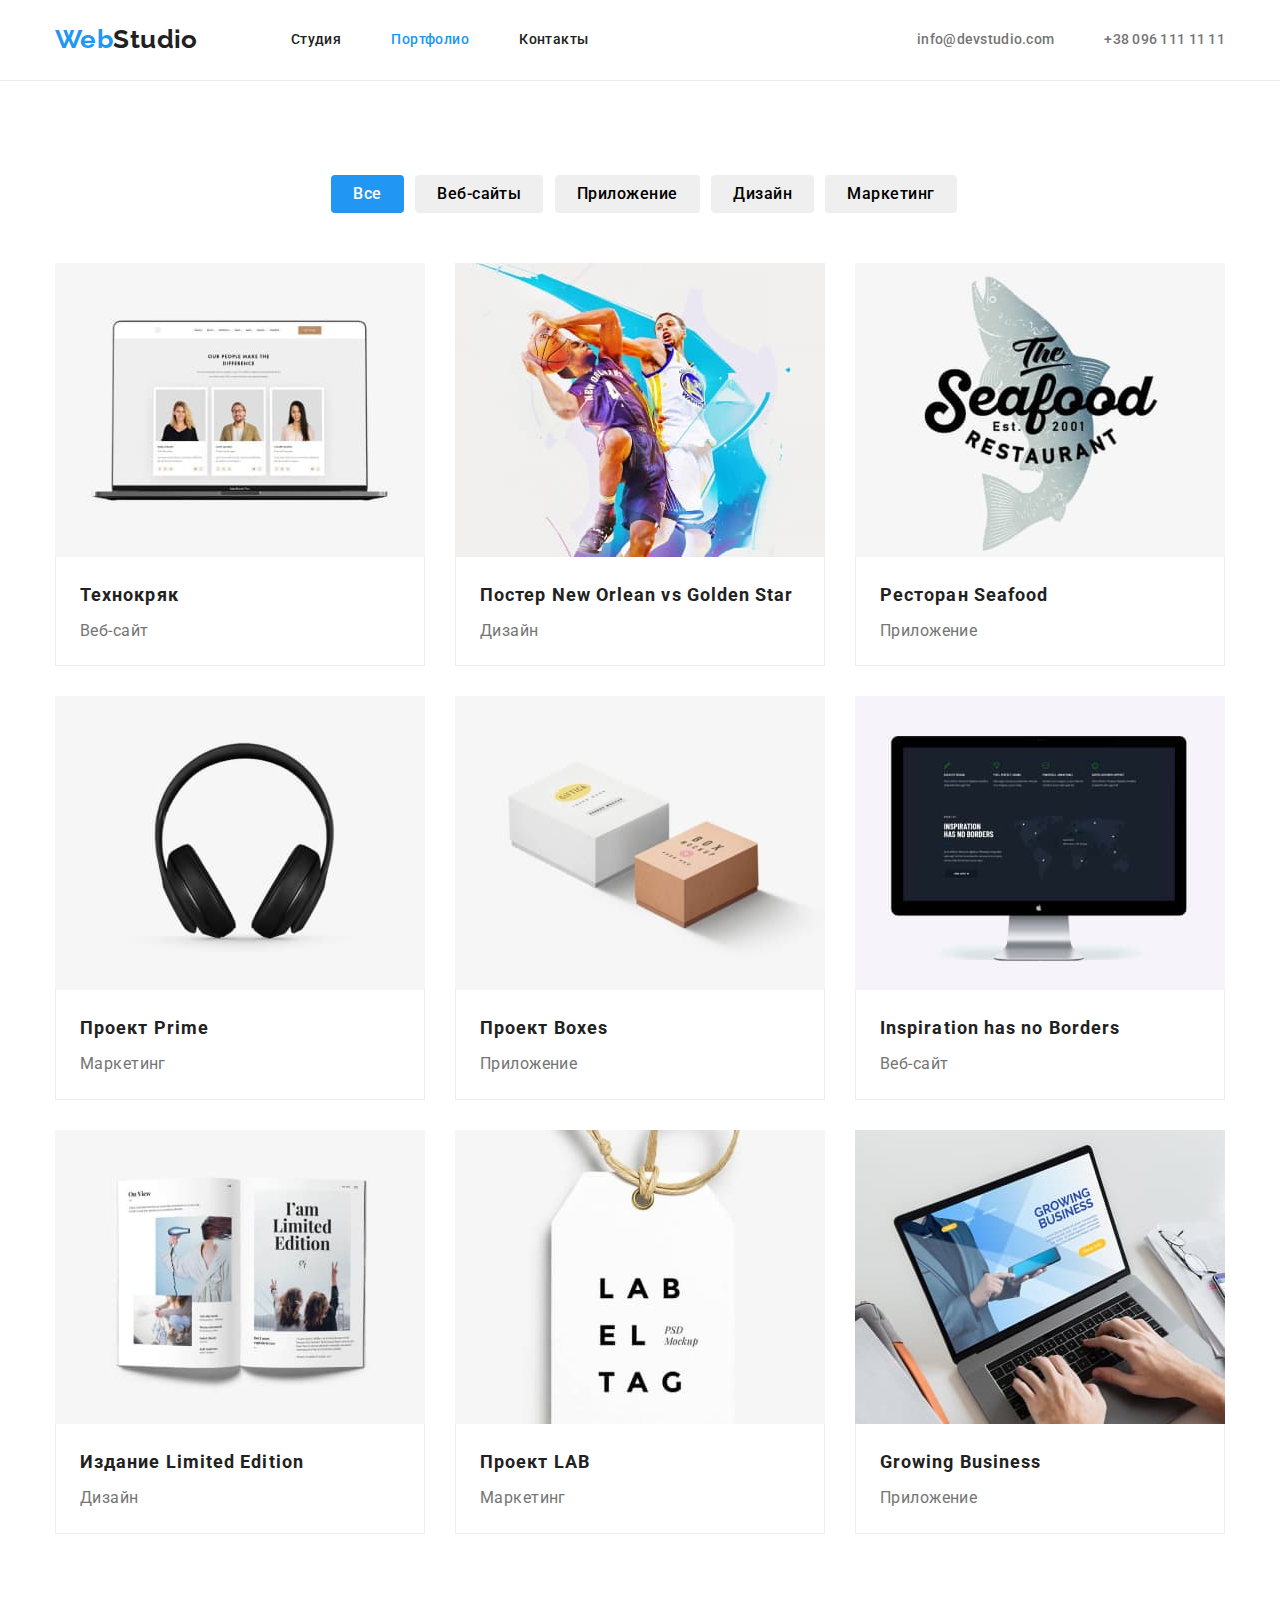
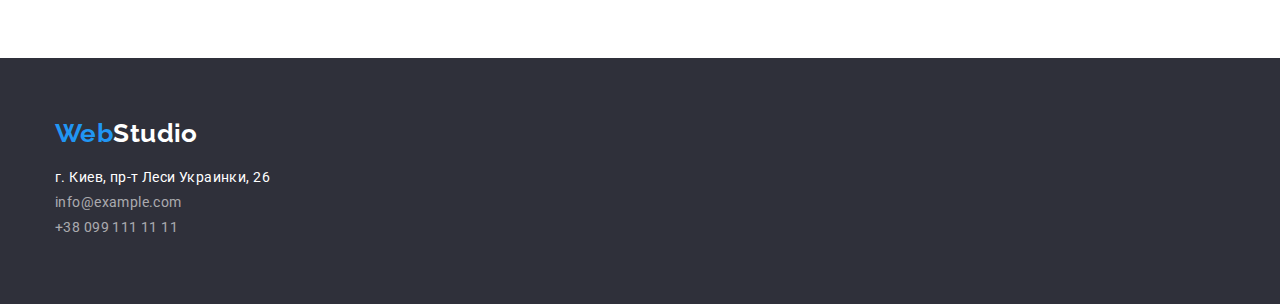
==== portfolio.html @ 522d6af9 "Додала іконки" ====
<!DOCTYPE html>
<html lang="ru">
<head>
    <meta charset="UTF-8">
    <meta http-equiv="X-UA-Compatible" content="IE=edge">
    <meta name="viewport" content="width=device-width, initial-scale=1.0">
    <title>Document</title>
    <link href="https://fonts.googleapis.com/css2?family=Raleway:wght@700&family=Roboto:wght@400;500;700&display=swap"
        rel="stylesheet">
        <link rel="stylesheet" href="https://cdn.jsdelivr.net/npm/modern-normalize@1.1.0/modern-normalize.min.css">
    <link rel="stylesheet" href="./css/style.css" />
</head>
<body>
    <!-- Секція хедер -->
    <section class="section-header">
    <header class="page-header">
<div class="container main-nav">
        <nav class="header-nav">
            <a href="./index.html" class="logo"> Web<span class="logo-header">Studio</span></a>
            <ul class="header-list">
                <li class="head"><a href="./index.html" class="link">Студия</a></li>
                <li class="head"><a href="./portfolio.html" class="current">Портфолио</a></li>
                <li class="head"><a href="#" class="link">Контакты</a></li>
            </ul>
        </nav>
    <ul class="auht-nav">
        <li class="head"><a href="info@devstudio.com" class="auht-nav link">info@devstudio.com</a></li>
        <li class="head"><a href="tel:+380961111111" class="auht-nav link">+38 096 111 11 11</a></li>
    </ul>
    </header>
</div>

    <!-- Секція Наші роботи -->
    <main>
    <section class="section">
    <div class="container">
        <h1 class="visually-hidden">Портфолио</h1>
         <div class="button-nav">
        <button type="button" class="button-success all">Все</button>
        <button type="button" class="button-success">Веб-сайты</button>
        <button type="button" class="button-success">Приложение</button>
        <button type="button" class="button-success">Дизайн</button>
        <button type="button" class="button-success">Маркетинг</button>
         </div>

            <ul class="card-list">
                <li class="card">
                    <img src="./img/8.jpg" alt="Веб-сайт" width="370" height="294" />
                <div class="card-skills">
                    <h2 class="skills">Технокряк</h2>
                    <p class="group">Веб-сайт</p>
                </div>
                </li>
                <li class="card">
                    <img src="./img/9.jpg" alt="Дизайн" width="370" height="294" />
                <div class="card-skills">
                    <h2 class="skills">Постер<span lang="en"> New Orlean vs Golden Star</span></h2>
                    <p class="group">Дизайн</p>
                </div>
                </li>
                <li class="card">
                    <img src="./img/10.jpg" alt="Приложение" width="370" height="294" />
                <div class="card-skills">
                    <h2 class="skills">Ресторан <span lang="en">Seafood</span></h2>
                    <p class="group">Приложение</p>
                </div>
                </li>
                <li class="card">
                    <img src="./img/11.jpg" alt="Маркетинг" width="370" height="294" />
                <div class="card-skills">
                    <h2 class="skills">Проект <span lang="en">Prime</span></h2>
                    <p class="group">Маркетинг</p>
                </div>
                </li>
                <li class="card">
                    <img src="./img/12.jpg" alt="Приложение" width="370" height="294" />
                <div class="card-skills">
                    <h2 class="skills">Проект <span lang="en">Boxes</span></h2>
                    <p class="group">Приложение</p>
                </div>
                </li>
                <li class="card">
                    <img src="./img/13.jpg" alt="Веб-сайт" width="370" height="294" />
                <div class="card-skills">
                    <h2 class="skills" lang="en">Inspiration has no Borders</h2>
                    <p class="group">Веб-сайт</p>
                </div>
                </li>
                <li class="card">
                    <img src="./img/14.jpg" alt="Дизайн" width="370" height="294" />
                <div class="card-skills">
                    <h2 class="skills">Издание <span lang="en">Limited Edition</span></h2>
                    <p class="group">Дизайн</p>
                </div>
                </li>
                <li class="card">
                    <img src="./img/15.jpg" alt="Маркетинг" width="370" height="294" />
                <div class="card-skills">
                    <h2 class="skills">Проект <span lang="en">LAB</span></h2>
                    <p class="group">Маркетинг</p>
                </div>
                </li>
                <li class="card">
                    <img src="./img/16.jpg" alt="Приложение" width="370" height="294" />
                <div class="card-skills">
                    <h2 class="skills" lang="en">Growing Business</h2>
                    <p class="group">Приложение</p>
                </div>
                </li>
            </ul>
        </div>
        </section>
        </main>
        
        <!-- Секція футер -->
        <footer class="footer">
           <div class="container">  
            <a href="./index.html" class="logo"> Web<span class="logo-footer">Studio</span></a>
        <address class="contact">
            <ul class="footer-link">
                <li class="item"><a href="https://goo.gl/maps/J9fnGw7j8aF3vUGx8" target="_blank" rel="noopener noreferrer" class="contact-list">г. Киев, пр-т Леси Украинки, 26</a></li>
                <li class="item"><a href="mailto:info@example.com" class="contact">info@example.com</a></li>
                <li class="item"><a href="tel:+380991111111"></a>+38 099 111 11 11</li>
            </ul>
        </address>
        </div>
        </footer>
</body>
</html>
---- css/style.css ----
:root {
--primary-text-color:#757575;
--title-text-color:#212121;
--accent-color:#2196F3;
--additional-color: #FFFFFF;
--background-color-hero: #2F303A;
--background-color-team:#F5F4FA;}

body {
    color: var(--primary-text-color);
    font-family: Roboto, sans-serif;
    font-size: 14px;
    letter-spacing: 0.03em;}

*,
*::before,
*::after {
    box-sizing: border-box;}
   
/* Стили для обнуления верхних отступов у элементов */
h1,
h2,
h3,
h4,
h5,
h6,
p {
    margin: 0;
    padding: 0;}
    
 /* Класс для обнуления базовых свойств у списков (ul) */
.list {
    list-style: none;
    padding-left: 0;
    margin: 0;
}
    
/* Класс для обнуления базовых свойств у ссылок */
.link {
    text-decoration: none;
    color: inherit;
}
    
/* Свойства для корректного отображения картинок */
img {
    display: block;
    max-width: 100%;
    height: auto;}
    
/* Свойства для обнуления курсива у address */
address {
    font-style: normal;
     /* or */
    font-style: inherit;}

ul {list-style: none;
    padding: 0;
    margin: 0;}

.container {
    margin-left: auto;
    margin-right: auto;
    padding-left: 15px;
    padding-right: 15px;
    width: 1200px;}

.section {
    padding-top: 94px;
    padding-bottom: 94px;
}

/* Секція Хедер */
header {
border-bottom: 1px solid #ECECEC
}
.page-header {
    background-color: var(--additional-color);
    align-items: center;
}
.link:hover,
.link:focus {color: var(--accent-color);}

.main-nav {
    display: flex;
    align-items: center;}

.header-nav {
    display: flex;
    align-items: center;
}

.logo {
    color: var(--accent-color);
    font-family: Raleway, sans-serif;
    font-weight: 700;
    font-size: 26px;
    line-height: 1.2;
    text-decoration: none;
    display: inline-block;}

.logo-header {
        color: var(--title-text-color);}
        
.header-list>.item:nth-child(n + 2) {
     margin-left: 50px;}

.header-list {
    font-weight: 500;
    font-size: 14px;
    line-height: 1.14;
    display: flex;
    margin-left: 93px;
    }

.head:not(:last-child) {
    margin-right: 50px;
    display: flex;
}

.current {
    text-decoration: none;
    color: var(--accent-color);
    padding-top: 32px;
}
.link {
    text-decoration: none;
    color: var(--title-text-color);
    display: block;
    padding: 32px 0;
}

.auht-nav {
    color: var(--primary-text-color);
    font-weight: 500;
    font-size: 14px;
    line-height: 1.14;
    letter-spacing: 0.02em;
    text-decoration: none;
    display: flex;
    margin-left: auto;}

/* Секція Герой */
.section-hero {
    max-width: 1600px;
    margin-left: auto;
    margin-right: auto;
    background-color: var(--background-color-hero);
    padding-bottom: 200px;
    padding-top: 200px;
    background-image: linear-gradient(rgba(47, 48, 58, 0.4), rgba(47, 48, 58, 0.4)), url(../img/hero.png);
    background-repeat: no-repeat;
    background-position: center;
    background-size: cover;
}
.hero {
    color: var(--additional-color);
    font-weight: 900;
    font-size: 44px;
    line-height: 1.36;
    text-align: center;
    text-transform: uppercase;
    max-width: 696px;
    margin: 0 auto;
    margin-bottom: 30px;
    letter-spacing: 0.06em;
}
.hero-button {
    font-family: 'Roboto';
    font-style: normal;
    font-weight: 700;
    font-size: 16px;
    line-height: 1.88;
    background: var(--accent-color);
    color: var(--additional-color);
    cursor: pointer;
    border: none;
    display: flex;
    align-items: center;
    text-align: center;
    margin-left: auto;
    margin-right: auto;
    margin-top: 30px;
    border: none;
    border-radius: 4px;
    padding: 10px 32px;
    letter-spacing: 0.06em;
    }


/* Секція особливості */
.visually-hidden {
    position: absolute;
    width: 1px;
    height: 1px;
    margin: -1px;
    padding: 0;
    overflow: hidden;
    border: 0;
    clip: rect(0 0 0 0);
}

.list {
    display: flex;
}

.feature {
    margin-bottom: 10px;
    margin-right: 30px;
    font-family: 'Roboto';
    font-style: normal;
    font-weight: 700;
    font-size: 14px;
    line-height: 1.14;
    letter-spacing: 0.03em;
    text-transform: uppercase;
    color: var(--title-text-color);
}

.list-box {
    margin-right: 30px; 
}

.feature-list {
    color: var(--primary-text-color);
    line-height: 1.7;
} 

/* Секція Чим ми займаємося */
.about {
    color: var(--title-text-color);
    font-weight: 700;
    font-size: 36px;
    line-height: 1.16;
    text-align: center;
    padding-top: 0;
}
.team {
    color: var(--title-text-color);
    font-weight: 700;
    font-size: 36px;
    line-height: 1.16;
    text-align: center;
    background-color: var(--background-color-team);
}

.about-us {
    color: var(--title-text-color);
    font-family: 'Roboto';
    font-style: normal;
    font-weight: 700;
    font-size: 36px;
    line-height: 1.16;
    letter-spacing: 0.03em;
    margin-bottom: 50px;
    }
    
.list-work { 
    padding: 0;
    display: flex;
    margin-right: 30px;
    }

/* Наша команда */
.team-img {
    margin-right: 30px;
    box-shadow: 0px 1px 3px rgba(0, 0, 0, 0.12),
    0px 1px 1px rgba(0, 0, 0, 0.14), 0px 2px 1px rgba(0, 0, 0, 0.2);
    border-radius: 0px 0px 4px 4px;
}
.name {
    color: var(--title-text-color);
    font-family: 'Roboto';
    font-style: normal;
    font-weight: 500;
    font-size: 16px;
    line-height: 1.18;
    letter-spacing: 0.03em;
    text-decoration: none;
    padding-top: 30px;
    padding-bottom: 10px;
    margin: 0;
    background-color: var(--additional-color);
}
.job {
    color: var(--primary-text-color);
    font-size: 16px;
    font-weight: normal;
    line-height: 1.18;
    text-decoration: none;
    padding-top: 10px;
    padding-bottom: 30px;
    background-color: var(--additional-color);
}
/* Наші роботи, portfolio */
.button-nav {
    text-align: center;
    margin-bottom: 50px;
}

.button-success {
    font-family: 'Roboto';
    font-style: normal;
    font-weight: 500;
    font-size: 16px;
    line-height: 1.6;
    letter-spacing: 0.03em;
    text-align: center;
    cursor: pointer;
    border-radius: 4px;
    border: transparent;
    text-decoration: none; 
    padding: 6px 22px;
    margin-left: 8px;
}

.button-success:hover,
.button-success:focus {   
    color: var(--additional-color);
    background-color: var(--accent-color); }

.button-success.all {
    color: var(--additional-color);
    background-color: var(--accent-color);
}

.card-list {
    display: flex;
    flex-wrap: wrap;
    column-gap: 30px;
}
   
.card {
    width: 370px;
    box-sizing: border-box;
    padding: 0;
    margin-bottom: 30px;
}
.card-skills {
    padding: 20px 24px;
    border: 1px solid #EEEEEE;
    border-top: none;
}

.skills {
    margin-bottom: 4px;
    margin-right: auto;
    font-family: 'Roboto';
    font-style: normal;
    font-weight: 700;
    font-size: 18px;
    line-height: 2;
    letter-spacing: 0.06em;
    color: var(--title-text-color);
}
.group {
    color: var(--primary-text-color);
    font-size: 16px;
    line-height: 1.8;
}
.footer {
    background-color: var(--background-color-hero);
    padding-top: 60px;
    padding-bottom: 60px;
}
.contact {
    color: rgba(255, 255, 255, 0.6);
    font-style: normal;
    text-decoration: none;
    margin-top: 20px;
}
.contact-list {
    color: var(--additional-color);
    text-decoration: none;}

.item {
    margin-bottom: 9px;
    }

.logo-footer {
    color: var(--additional-color);
}
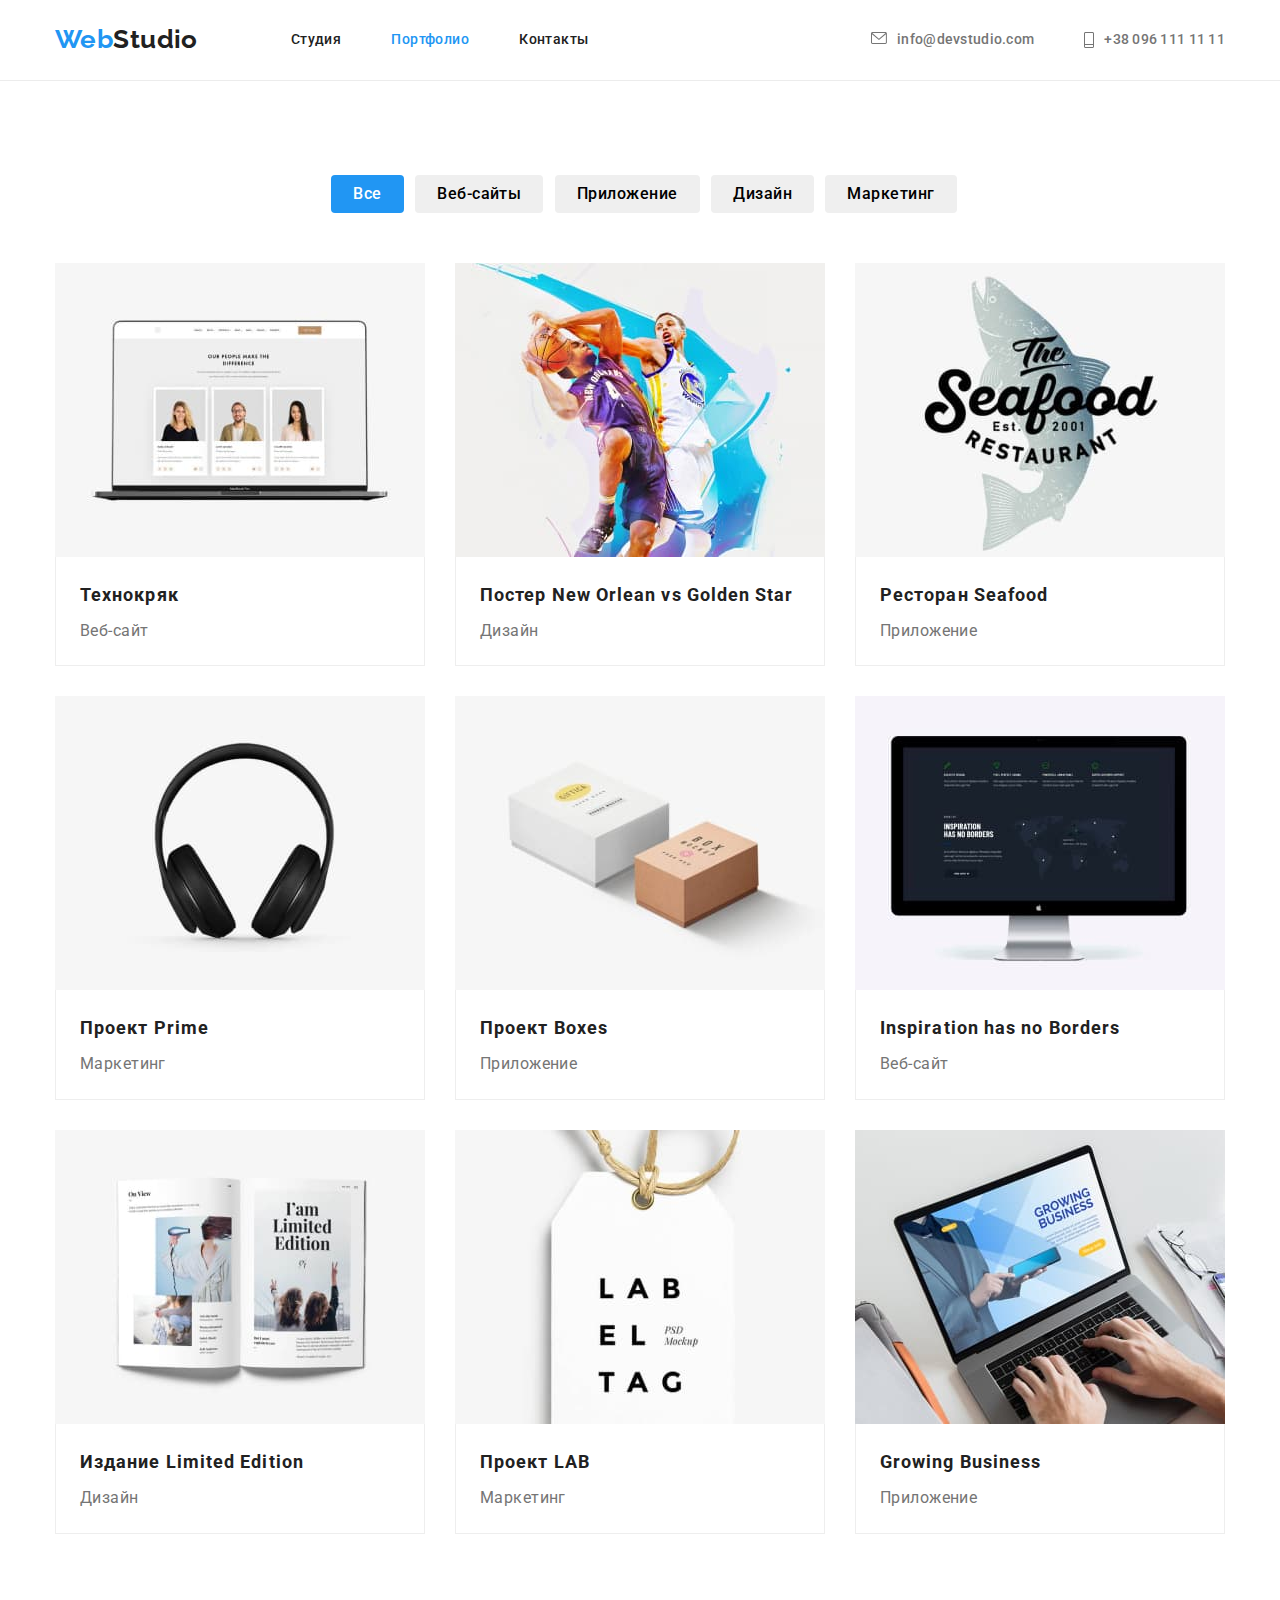
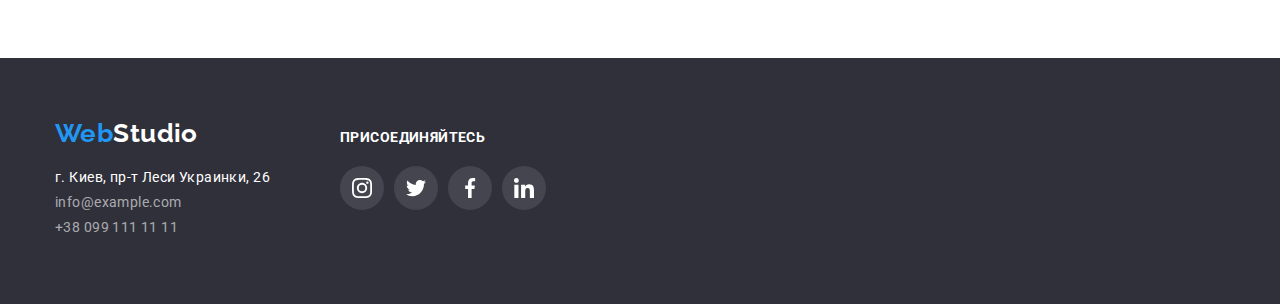
==== commit 18adcecb: "Готова робота № 4" ====
--- a/portfolio.html
+++ b/portfolio.html
@@ -23,12 +23,17 @@
                 <li class="head"><a href="#" class="link">Контакты</a></li>
             </ul>
         </nav>
-    <ul class="auht-nav">
-        <li class="head"><a href="info@devstudio.com" class="auht-nav link">info@devstudio.com</a></li>
-        <li class="head"><a href="tel:+380961111111" class="auht-nav link">+38 096 111 11 11</a></li>
-    </ul>
+<ul class="auht-nav">
+    <li class="head"><a href="info@devstudio.com" class="auht-nav link"><svg class="head-icons" width="16" height="12">
+                <use href="./img/icons.svg#icon-email"></use>
+            </svg>info@devstudio.com</a> </li>
+    <li class="head"><a href="tel:+380961111111" class="auht-nav link"><svg class="head-icons" width="10" height="16">
+                <use href="./img/icons.svg#icon-tel"></use>
+            </svg>+38 096 111 11 11</a></li>
+</ul>
+</div>
     </header>
-</div>
+    </section>
 
     <!-- Секція Наші роботи -->
     <main>
@@ -114,16 +119,44 @@
         
         <!-- Секція футер -->
         <footer class="footer">
-           <div class="container">  
-            <a href="./index.html" class="logo"> Web<span class="logo-footer">Studio</span></a>
-        <address class="contact">
-            <ul class="footer-link">
-                <li class="item"><a href="https://goo.gl/maps/J9fnGw7j8aF3vUGx8" target="_blank" rel="noopener noreferrer" class="contact-list">г. Киев, пр-т Леси Украинки, 26</a></li>
-                <li class="item"><a href="mailto:info@example.com" class="contact">info@example.com</a></li>
-                <li class="item"><a href="tel:+380991111111"></a>+38 099 111 11 11</li>
-            </ul>
-        </address>
-        </div>
+            <div class="container container-footer">
+                <div>
+                    <a href="./index.html" class="logo"> Web<span class="logo-footer">Studio</span></a>
+                    <address class="contact">
+                        <ul class="footer-link">
+                            <li class="item"><a href="https://goo.gl/maps/J9fnGw7j8aF3vUGx8" target="_blank"
+                                    rel="noopener noreferrer" class="contact-list">г. Киев, пр-т Леси Украинки, 26</a></li>
+                            <li class="item"><a href="mailto:info@example.com" class="contact">info@example.com</a></li>
+                            <li class="item"><a href="tel:+380991111111"></a>+38 099 111 11 11</li>
+                        </ul>
+                    </address>
+                </div>
+                <div class="footer-join">
+                    <strong class="join">присоединяйтесь</strong>
+                    <ul class="footer-list">
+                        <li class="icon-item">
+                            <a class="icon-item-footer" href=""><svg class="footer-icons" width="20" height="20">
+                                    <use href="./img/icons.svg#icon-instagram-footer"></use>
+                                </svg></a>
+                        </li>
+                        <li class="icon-item">
+                            <a class="icon-item-footer" href=""><svg class="footer-icons" width="20" height="20">
+                                    <use href="./img/icons.svg#icon-twitter-footer"></use>
+                                </svg></a>
+                        </li>
+                        <li class="icon-item">
+                            <a class="icon-item-footer" href=""><svg class="footer-icons" width="20" height="20">
+                                    <use href="./img/icons.svg#icon-facebook-footer"></use>
+                                </svg></a>
+                        </li>
+                        <li class="icon-item">
+                            <a class="icon-item-footer" href=""><svg class="footer-icons" width="20" height="20">
+                                    <use href="./img/icons.svg#icon-linkedin-footer"></use>
+                                </svg></a>
+                        </li>
+                    </ul>
+                </div>
+            </div>
         </footer>
 </body>
 </html>--- a/css/style.css
+++ b/css/style.css
@@ -139,6 +139,11 @@
     display: flex;
     margin-left: auto;}
 
+.head-icons {
+    margin-right: 10px;
+    fill: currentColor;
+}
+
 /* Секція Герой */
 .section-hero {
     max-width: 1600px;
@@ -184,6 +189,7 @@
     border-radius: 4px;
     padding: 10px 32px;
     letter-spacing: 0.06em;
+    box-shadow: 0px 4px 4px rgba(0, 0, 0, 0.15);
     }
 
 
@@ -220,6 +226,22 @@
     margin-right: 30px; 
 }
 
+.icon-feature {
+    display: flex;
+    align-items: center;
+    justify-content: center;
+    height: 120px;
+    margin-bottom: 30px;
+    background-color: var(--background-color-team);
+    border-radius: 4px;
+}
+
+.feature-icons {
+    fill: currentColor;
+    width: 70px;
+    height: 70px;
+}
+
 .feature-list {
     color: var(--primary-text-color);
     line-height: 1.7;
@@ -267,6 +289,7 @@
     0px 1px 1px rgba(0, 0, 0, 0.14), 0px 2px 1px rgba(0, 0, 0, 0.2);
     border-radius: 0px 0px 4px 4px;
 }
+
 .name {
     color: var(--title-text-color);
     font-family: 'Roboto';
@@ -291,6 +314,88 @@
     padding-bottom: 30px;
     background-color: var(--additional-color);
 }
+.team-icons {
+    padding-inline-start: 0;
+    display: flex;
+    list-style: none;
+    align-items: center;
+    justify-content: center;
+    background-color: var(--additional-color);
+}
+
+.team-link {
+    display: flex;
+    align-items: center;
+    justify-content: center;
+    width: 44px;
+    height: 44px;
+    border-radius: 50%;
+    background-color: var(--additional-color);
+    color: #AFB1B8;
+    margin-bottom: 30px;
+}
+
+.team-link:hover,
+.team-link:focus {
+    background-color: var(--accent-color);
+    color: var(--additional-color);
+}
+
+.client-icons {
+    fill: currentColor;}
+
+.client-icons:hover,
+.client-icons:focus {
+    fill: var(--additional-color);
+}
+
+/*Постоянные клиенты*/
+.client {
+    color: var(--title-text-color);
+    font-weight: 700;
+    font-size: 36px;
+    line-height: 1.16;
+    text-align: center;
+    padding-bottom: 50px;
+}
+
+.client-list {
+    display: flex;
+    margin: 0;
+    list-style: none;
+    padding-inline-start: 0;
+}
+
+.client-item:not(:last-child) {
+    margin-right: 30px;
+}
+
+.client-link {
+    display: flex;
+    width: 170px;
+    height: 92px;
+    align-items: center;
+    justify-content: center;
+    border: 1px solid #AFB1B8;
+    border-radius: 4px;
+    margin-bottom: 94px;
+}
+
+.client-link:hover,
+.client-link:focus {
+    color: var(--accent-color);
+    border-color: var(--accent-color);
+}
+
+.client-link:hover .client-icons,
+.client-link:focus .client-icons {
+    fill: var(--accent-color); 
+}
+
+.client-icons {
+    fill: #AFB1B8;}
+
+
 /* Наші роботи, portfolio */
 .button-nav {
     text-align: center;
@@ -316,7 +421,9 @@
 .button-success:hover,
 .button-success:focus {   
     color: var(--additional-color);
-    background-color: var(--accent-color); }
+    background-color: var(--accent-color);
+    box-shadow: 0px 3px 1px rgba(0, 0, 0, 0.1), 0px 1px 2px rgba(0, 0, 0, 0.08), 0px 2px 2px rgba(0, 0, 0, 0.12);
+ }
 
 .button-success.all {
     color: var(--additional-color);
@@ -335,6 +442,13 @@
     padding: 0;
     margin-bottom: 30px;
 }
+
+.card:hover,
+.card:focus {
+box-shadow: 0px 1px 1px rgba(0, 0, 0, 0.12), 
+    0px 4px 4px rgba(0, 0, 0, 0.06), 1px 4px 6px rgba(0, 0, 0, 0.16);
+}
+
 .card-skills {
     padding: 20px 24px;
     border: 1px solid #EEEEEE;
@@ -357,6 +471,13 @@
     font-size: 16px;
     line-height: 1.8;
 }
+
+/* footer */
+.container-footer {
+    display: flex;
+    align-items: baseline;
+    padding: 0 15px;
+}
 .footer {
     background-color: var(--background-color-hero);
     padding-top: 60px;
@@ -379,3 +500,41 @@
 .logo-footer {
     color: var(--additional-color);
 }
+.footer-join {
+    margin-left: 70px;
+}
+.join {
+    display: inline-block;
+    margin-bottom: 20px;
+    font-size: 14px;
+    line-height: 1.14;
+    text-transform: uppercase;
+    color: var(--additional-color);
+}
+.footer-list {
+    display: flex;
+    list-style: none;
+    padding: 0;
+    margin: 0;
+}
+.icon-item:not(:last-child) {
+    margin-right: 10px;
+}
+.icon-item-footer {
+    display: flex;
+    align-items: center;
+    justify-content: center;
+    width: 44px;
+    height: 44px;
+    padding: 12px;
+    color: var(--additional-color);
+    background-color: rgba(255, 255, 255, 0.1);
+    border-radius: 50%;
+}
+.icon-item-footer:hover,
+.icon-item-footer:focus {
+    background-color: var(--accent-color);
+}
+.footer-icons {
+    fill: var(--additional-color);
+}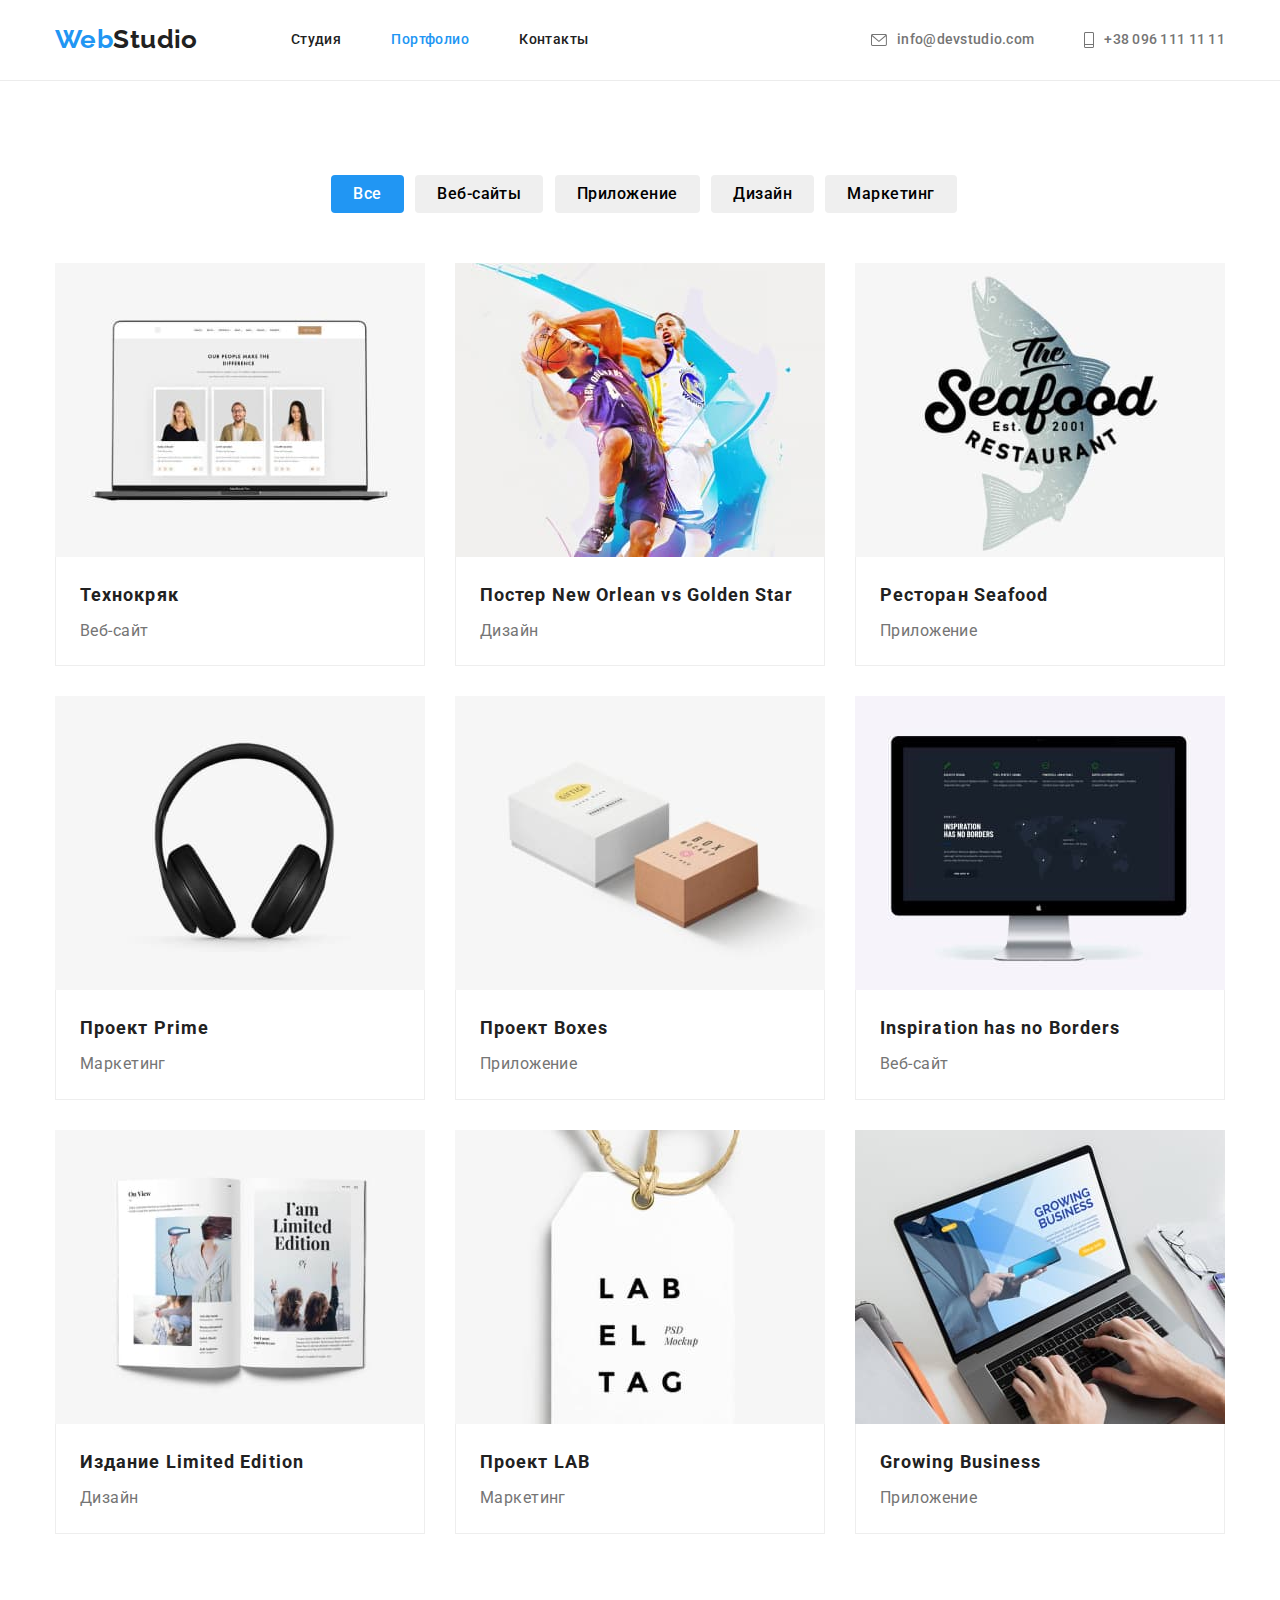
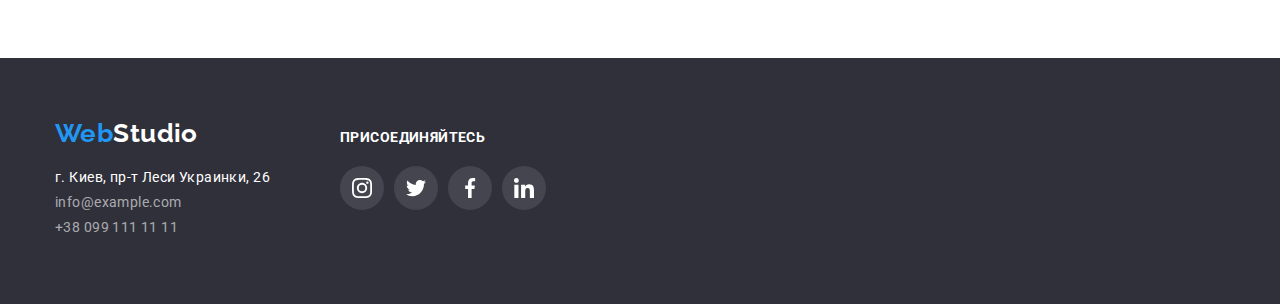
==== commit d9ac7388: "Внесла зміни до Д/з" ====
--- a/portfolio.html
+++ b/portfolio.html
@@ -50,67 +50,76 @@
 
             <ul class="card-list">
                 <li class="card">
+                    <a class="card-box" href="">
                     <img src="./img/8.jpg" alt="Веб-сайт" width="370" height="294" />
                 <div class="card-skills">
                     <h2 class="skills">Технокряк</h2>
                     <p class="group">Веб-сайт</p>
-                </div>
+                </div></a>
                 </li>
                 <li class="card">
+                    <a class="card-box" href="">
                     <img src="./img/9.jpg" alt="Дизайн" width="370" height="294" />
                 <div class="card-skills">
                     <h2 class="skills">Постер<span lang="en"> New Orlean vs Golden Star</span></h2>
                     <p class="group">Дизайн</p>
-                </div>
+                </div></a>
                 </li>
                 <li class="card">
+                    <a class="card-box" href="">
                     <img src="./img/10.jpg" alt="Приложение" width="370" height="294" />
                 <div class="card-skills">
                     <h2 class="skills">Ресторан <span lang="en">Seafood</span></h2>
                     <p class="group">Приложение</p>
-                </div>
+                </div></a>
                 </li>
                 <li class="card">
+                    <a class="card-box" href="">
                     <img src="./img/11.jpg" alt="Маркетинг" width="370" height="294" />
                 <div class="card-skills">
                     <h2 class="skills">Проект <span lang="en">Prime</span></h2>
                     <p class="group">Маркетинг</p>
-                </div>
+                </div></a>
                 </li>
                 <li class="card">
+                    <a class="card-box" href="">
                     <img src="./img/12.jpg" alt="Приложение" width="370" height="294" />
                 <div class="card-skills">
                     <h2 class="skills">Проект <span lang="en">Boxes</span></h2>
                     <p class="group">Приложение</p>
-                </div>
+                </div></a>
                 </li>
                 <li class="card">
+                    <a class="card-box" href="">
                     <img src="./img/13.jpg" alt="Веб-сайт" width="370" height="294" />
                 <div class="card-skills">
                     <h2 class="skills" lang="en">Inspiration has no Borders</h2>
                     <p class="group">Веб-сайт</p>
-                </div>
+                </div></a>
                 </li>
                 <li class="card">
+                    <a class="card-box" href="">
                     <img src="./img/14.jpg" alt="Дизайн" width="370" height="294" />
                 <div class="card-skills">
                     <h2 class="skills">Издание <span lang="en">Limited Edition</span></h2>
                     <p class="group">Дизайн</p>
-                </div>
+                </div></a>
                 </li>
                 <li class="card">
+                    <a class="card-box" href="">
                     <img src="./img/15.jpg" alt="Маркетинг" width="370" height="294" />
                 <div class="card-skills">
                     <h2 class="skills">Проект <span lang="en">LAB</span></h2>
                     <p class="group">Маркетинг</p>
-                </div>
+                </div></a>
                 </li>
                 <li class="card">
+                    <a class="card-box" href="">
                     <img src="./img/16.jpg" alt="Приложение" width="370" height="294" />
                 <div class="card-skills">
                     <h2 class="skills" lang="en">Growing Business</h2>
                     <p class="group">Приложение</p>
-                </div>
+                </div></a>
                 </li>
             </ul>
         </div>
--- a/css/style.css
+++ b/css/style.css
@@ -137,6 +137,7 @@
     letter-spacing: 0.02em;
     text-decoration: none;
     display: flex;
+    align-items: center;
     margin-left: auto;}
 
 .head-icons {
@@ -284,12 +285,17 @@
 
 /* Наша команда */
 .team-img {
+    background-color: var(--additional-color);
     margin-right: 30px;
     box-shadow: 0px 1px 3px rgba(0, 0, 0, 0.12),
     0px 1px 1px rgba(0, 0, 0, 0.14), 0px 2px 1px rgba(0, 0, 0, 0.2);
     border-radius: 0px 0px 4px 4px;
 }
 
+.img {
+    margin-bottom: 30px;
+}
+
 .name {
     color: var(--title-text-color);
     font-family: 'Roboto';
@@ -299,9 +305,7 @@
     line-height: 1.18;
     letter-spacing: 0.03em;
     text-decoration: none;
-    padding-top: 30px;
-    padding-bottom: 10px;
-    margin: 0;
+    margin-bottom: 10px;
     background-color: var(--additional-color);
 }
 .job {
@@ -310,8 +314,7 @@
     font-weight: normal;
     line-height: 1.18;
     text-decoration: none;
-    padding-top: 10px;
-    padding-bottom: 30px;
+    margin-bottom: 16px;
     background-color: var(--additional-color);
 }
 .team-icons {
@@ -320,6 +323,7 @@
     list-style: none;
     align-items: center;
     justify-content: center;
+    margin-bottom: 30px;
     background-color: var(--additional-color);
 }
 
@@ -332,7 +336,6 @@
     border-radius: 50%;
     background-color: var(--additional-color);
     color: #AFB1B8;
-    margin-bottom: 30px;
 }
 
 .team-link:hover,
@@ -341,11 +344,11 @@
     color: var(--additional-color);
 }
 
-.client-icons {
+.social-icons {
     fill: currentColor;}
 
-.client-icons:hover,
-.client-icons:focus {
+.social-icons:hover,
+.social-icons:focus {
     fill: var(--additional-color);
 }
 
@@ -356,7 +359,7 @@
     font-size: 36px;
     line-height: 1.16;
     text-align: center;
-    padding-bottom: 50px;
+    margin-bottom: 50px;
 }
 
 .client-list {
@@ -378,7 +381,6 @@
     justify-content: center;
     border: 1px solid #AFB1B8;
     border-radius: 4px;
-    margin-bottom: 94px;
 }
 
 .client-link:hover,
@@ -443,8 +445,13 @@
     margin-bottom: 30px;
 }
 
-.card:hover,
-.card:focus {
+.card-box {
+    display: block;
+    text-decoration: none;
+}
+
+.card-box:hover,
+.card-box:focus {
 box-shadow: 0px 1px 1px rgba(0, 0, 0, 0.12), 
     0px 4px 4px rgba(0, 0, 0, 0.06), 1px 4px 6px rgba(0, 0, 0, 0.16);
 }
